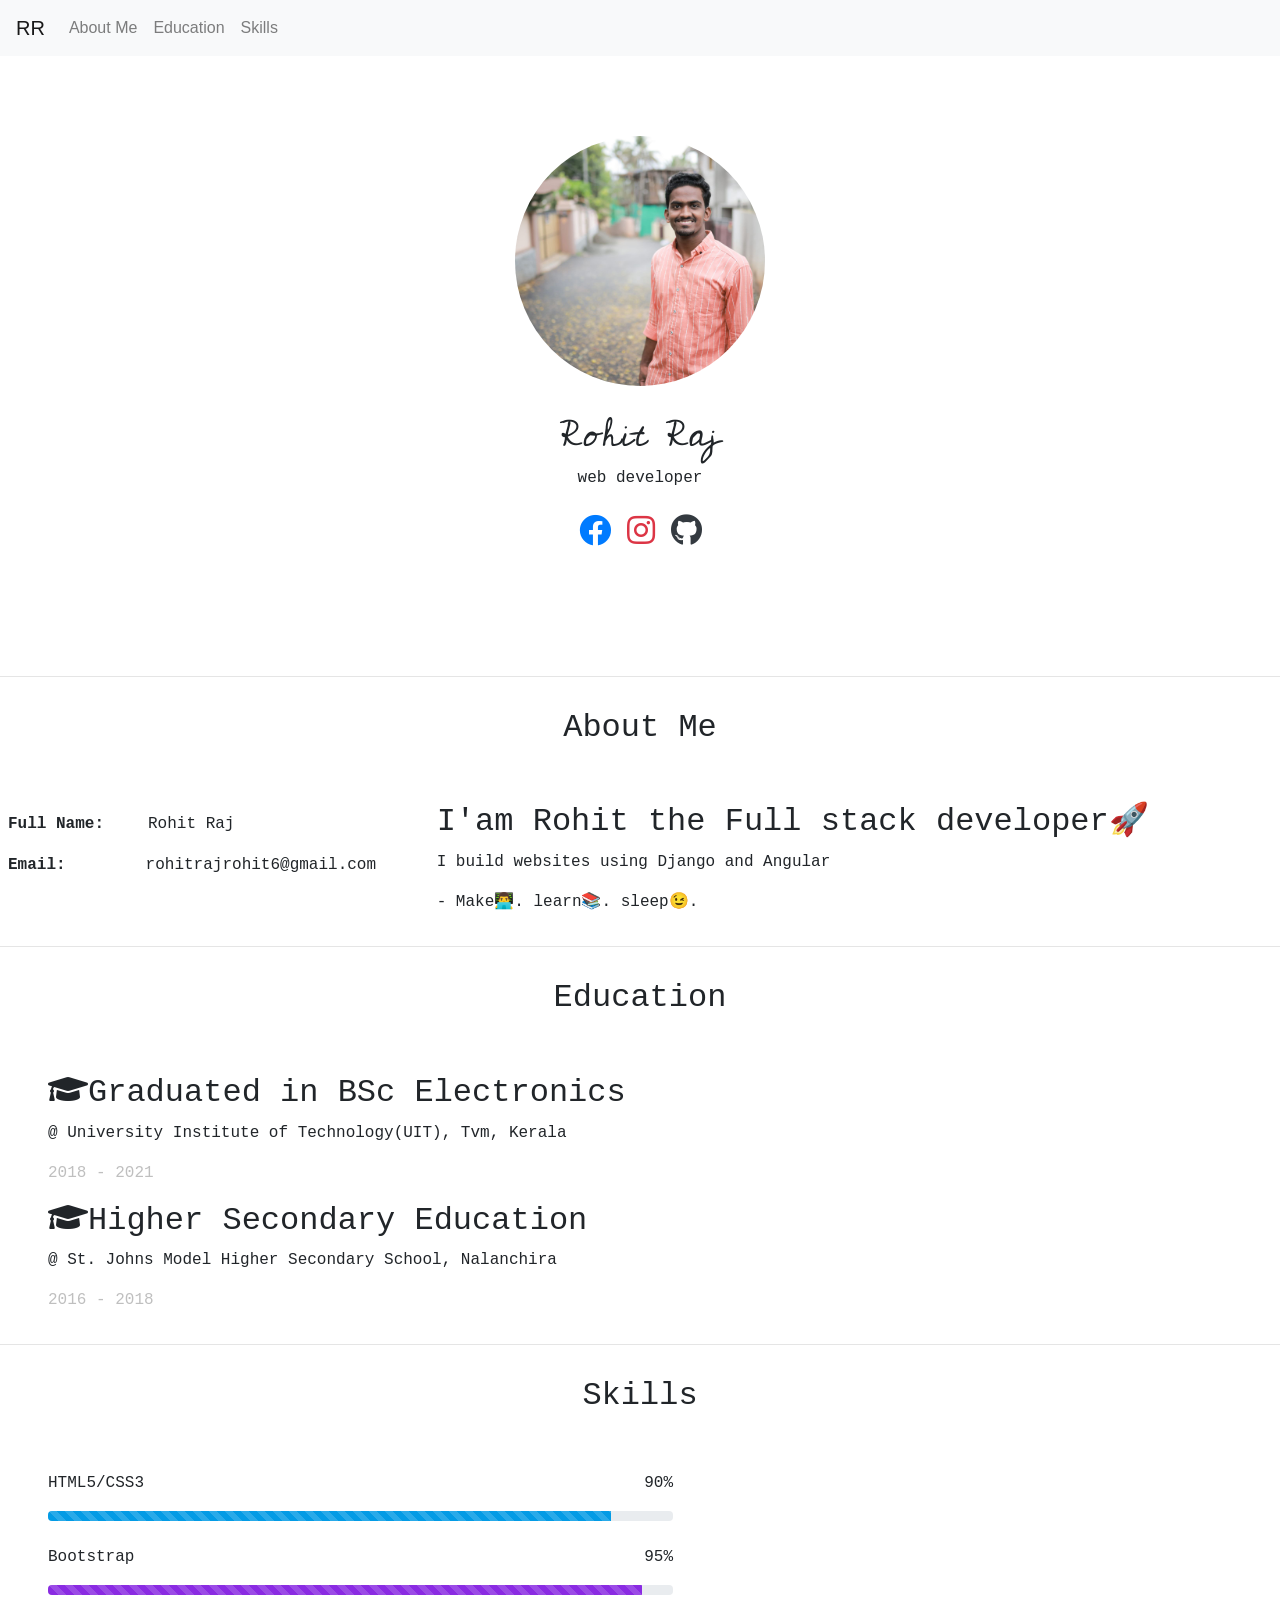
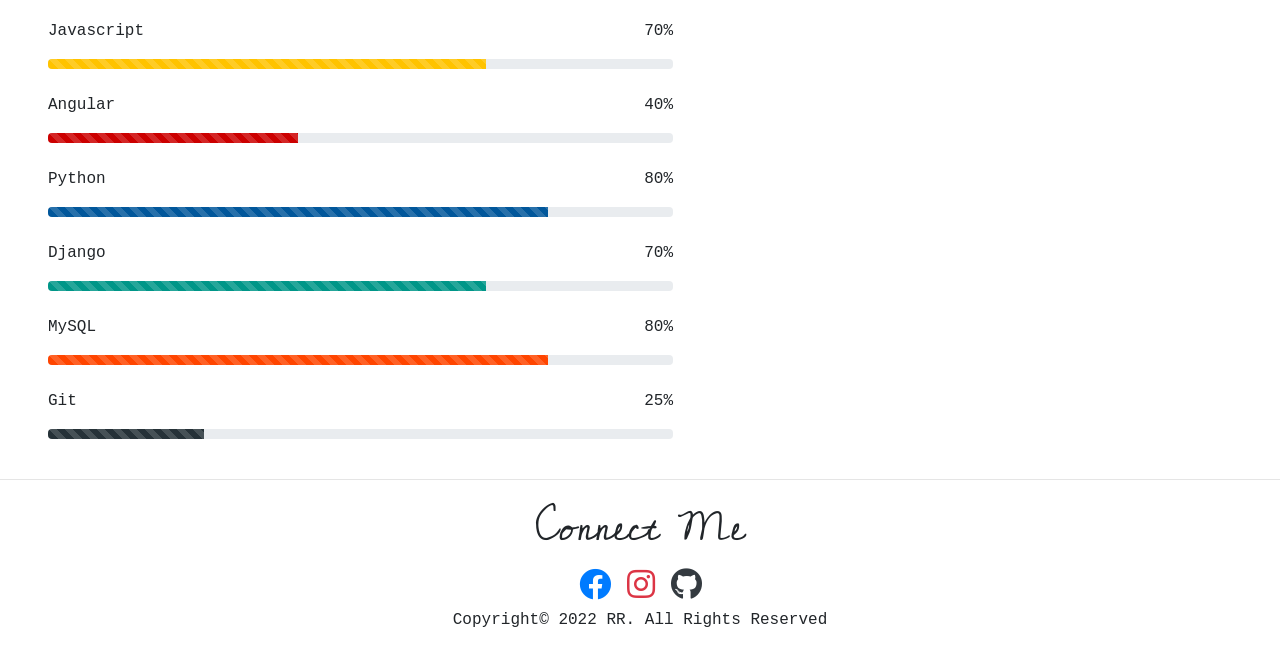
==== index.html @ cbb2ea51 "first commit" ====
<!DOCTYPE html>
<html lang="en">

<head>
    <meta charset="UTF-8">
    <meta http-equiv="X-UA-Compatible" content="IE=edge">
    <meta name="viewport" content="width=device-width, initial-scale=1.0">
    <title>Rohit Raj</title>
    <link rel="stylesheet" href="css/style.css">
    <!-- bootstrap -->
    <link rel="stylesheet" href="https://maxcdn.bootstrapcdn.com/bootstrap/4.0.0/css/bootstrap.min.css"
        integrity="sha384-Gn5384xqQ1aoWXA+058RXPxPg6fy4IWvTNh0E263XmFcJlSAwiGgFAW/dAiS6JXm" crossorigin="anonymous">
    <link rel="stylesheet" href="https://use.fontawesome.com/releases/v5.7.0/css/all.css"
        integrity="sha384-lZN37f5QGtY3VHgisS14W3ExzMWZxybE1SJSEsQp9S+oqd12jhcu+A56Ebc1zFSJ" crossorigin="anonymous">
    <script src="https://code.jquery.com/jquery-3.2.1.slim.min.js"
        integrity="sha384-KJ3o2DKtIkvYIK3UENzmM7KCkRr/rE9/Qpg6aAZGJwFDMVNA/GpGFF93hXpG5KkN"
        crossorigin="anonymous"></script>
    <script src="https://cdnjs.cloudflare.com/ajax/libs/popper.js/1.12.9/umd/popper.min.js"
        integrity="sha384-ApNbgh9B+Y1QKtv3Rn7W3mgPxhU9K/ScQsAP7hUibX39j7fakFPskvXusvfa0b4Q"
        crossorigin="anonymous"></script>
    <script src="https://maxcdn.bootstrapcdn.com/bootstrap/4.0.0/js/bootstrap.min.js"
        integrity="sha384-JZR6Spejh4U02d8jOt6vLEHfe/JQGiRRSQQxSfFWpi1MquVdAyjUar5+76PVCmYl"
        crossorigin="anonymous"></script>
    <!-- google fonts -->
    <link rel="preconnect" href="https://fonts.googleapis.com">
    <link rel="preconnect" href="https://fonts.gstatic.com" crossorigin>
    <link href="https://fonts.googleapis.com/css2?family=Cedarville+Cursive&display=swap" rel="stylesheet">
</head>

<body>
    <div class="container-fluid p-0">
        <div class="row">
            <div class="col-sm-12 page-size ">
                <!-- navbar -->
                <nav class="navbar navbar-expand-lg navbar-light bg-light text-center">
                    <a class="navbar-brand" href="#">RR</a>
                    <button class="navbar-toggler" type="button" data-toggle="collapse" data-target="#navbarNav"
                        aria-controls="navbarNav" aria-expanded="false" aria-label="Toggle navigation">
                        <span class="navbar-toggler-icon"></span>
                    </button>
                    <div class="collapse navbar-collapse" id="navbarNav">
                        <ul class="navbar-nav ">
                            <li class="nav-item">
                                <a class="nav-link" href="#about_me">About Me <span class="sr-only">(current)</span></a>
                            </li>
                            <li class="nav-item">
                                <a class="nav-link" href="#education">Education</a>
                            </li>
                            <li class="nav-item">
                                <a class="nav-link" href="#skills">Skills</a>
                            </li>
                        </ul>
                    </div>
                </nav>
                <img src="images/user-3.jpg" alt="" class="user-image mx-auto d-block">
                <div id="name" class="h1 text-center mt-4">Rohit Raj</div>
                <p class="text-center info">web developer</p>
                <div class="d-flex justify-content-center">
                    <a href="https://www.facebook.com/profile.php?id=100004992635288" target="_blank"
                        class="text-primary"> <i class="icons fab fa-facebook fa-2x m-2"></i></a>
                    <a href="https://www.instagram.com/little_drummer_boiiiiiii/?hl=en" target="_blank"
                        class="text-danger"><i class="icons fab fa-instagram fa-2x m-2"></i></a>
                    <a href="https://github.com/RohitR-J/" target="_blank" class="text-dark"><i
                            class="icons fab fa-github fa-2x m-2"></i></a>
                </div>
            </div>
        </div>
        <hr>
        <!-- About Me -->
        <div class="row">
            <div id="about_me" class="col-md-12 text-center mt-3 mb-5 ">
                <h2>About Me</h2>
            </div>
            <div class="col-md-4">
                <ul class="list-group list-group-flush">
                    <li class="p-2"><span class="font-weight-bold first-block">Full Name:</span><span
                            class="second-block name-margin">Rohit Raj</span></li>
                    <li class="p-2"><span class="font-weight-bold first-block">Email:</span><span
                            class="second-block email-margin">rohitrajrohit6@gmail.com</span></li>
                </ul>
            </div>
            <div class="col-md-12 col-lg-8">
                <h2>I'am Rohit the Full stack developer🚀</h2>
                <p>I build websites using Django and Angular</p>
                <p>- Make👨‍💻. learn📚. sleep😉.</p>
            </div>
        </div>
        <hr>
        <!-- Education -->
        <div class="row">
            <div id="education" class="col-md-12 text-center mt-3 mb-5">
                <h2>Education</h2>
            </div>
            <div class="col-md-12 edu ml-5">
                <h2><i class="fa fa-graduation-cap"></i>Graduated in BSc Electronics</h2>
                <p>@ University Institute of Technology(UIT), Tvm, Kerala</p>
                <p class="edu-year">2018 - 2021</p>
            </div>
            <div id="education" class="col-md-12 edu ml-5">
                <h2><i class="fa fa-graduation-cap"></i>Higher Secondary Education</h2>
                <p>@ St. Johns Model Higher Secondary School, Nalanchira</p>
                <p class="edu-year">2016 - 2018</p>
            </div>
        </div>
        <hr>
        <!-- Skills -->
        <div class="row">
            <div id="skills" class="col-md-12 text-center mt-3 mb-5">
                <h2>Skills</h2>
            </div>
            <!-- progress bar -->
            <div class="col-md-6 ml-5">
                <!-- html css -->
                <div class="progress-wrap">
                    <p><span>HTML5/CSS3</span><span class="value-right">90%</span></p>
                    <div class="progress">
                        <div class="progress-bar progress-bar-1 progress-bar-striped active progress-bar-animated html-col"
                            role="progressbar" aria-valuenow="90" aria-valuemin="0" aria-valuemax="100"
                            style="width:90%">
                        </div>
                    </div>
                </div>
                <br>
                <!-- boot -->
                <div class="progress-wrap">
                    <p><span>Bootstrap</span><span class="value-right">95%</span></p>
                    <div class="progress">
                        <div class="progress-bar progress-bar-1 progress-bar-striped active progress-bar-animated boot-col"
                            role="progressbar" aria-valuenow="90" aria-valuemin="0" aria-valuemax="100"
                            style="width:95%">
                        </div>
                    </div>
                </div>
                <br>
                <!-- js -->
                <div class="progress-wrap">
                    <p><span>Javascript</span><span class="value-right">70%</span></p>
                    <div class="progress">
                        <div class="progress-bar progress-bar-1 progress-bar-striped active progress-bar-animated js-col"
                            role="progressbar" aria-valuenow="90" aria-valuemin="0" aria-valuemax="100"
                            style="width:70%">
                        </div>
                    </div>
                </div>
                <br>
                <!-- angular -->
                <div class="progress-wrap">
                    <p><span>Angular</span><span class="value-right">40%</span></p>
                    <div class="progress">
                        <div class="progress-bar progress-bar-1 progress-bar-striped active progress-bar-animated angular-col"
                            role="progressbar" aria-valuenow="90" aria-valuemin="0" aria-valuemax="100"
                            style="width:40%">
                        </div>
                    </div>
                </div>
                <br>
                <!-- python -->
                <div class="progress-wrap">
                    <p><span>Python</span><span class="value-right">80%</span></p>
                    <div class="progress">
                        <div class="progress-bar progress-bar-1 progress-bar-striped active progress-bar-animated python-col"
                            role="progressbar" aria-valuenow="90" aria-valuemin="0" aria-valuemax="100"
                            style="width:80%">
                        </div>
                    </div>
                </div>
                <br>
                <!-- django -->
                <div class="progress-wrap">
                    <p><span>Django</span><span class="value-right">70%</span></p>
                    <div class="progress">
                        <div class="progress-bar progress-bar-1 progress-bar-striped active progress-bar-animated django-col"
                            role="progressbar" aria-valuenow="90" aria-valuemin="0" aria-valuemax="100"
                            style="width:70%">
                        </div>
                    </div>
                </div>
                <br>
                <!-- mysql -->
                <div class="progress-wrap">
                    <p><span>MySQL</span><span class="value-right">80%</span></p>
                    <div class="progress">
                        <div class="progress-bar progress-bar-1 progress-bar-striped active progress-bar-animated mysql-col"
                            role="progressbar" aria-valuenow="90" aria-valuemin="0" aria-valuemax="100"
                            style="width:80%">
                        </div>
                    </div>
                </div>
                <br>
                <!-- git -->
                <div class="progress-wrap">
                    <p><span>Git</span><span class="value-right">25%</span></p>
                    <div class="progress">
                        <div class="progress-bar progress-bar-1 progress-bar-striped active progress-bar-animated git-col"
                            role="progressbar" aria-valuenow="90" aria-valuemin="0" aria-valuemax="100"
                            style="width:25%">
                        </div>
                    </div>
                </div>
                <br>
            </div>
        </div>
        <hr>
        <!-- footer -->
        <footer>
            <div class="col-sm-12">
                <div id="name" class="h1 text-center mt-4">Connect Me</div>
                <div class="d-flex justify-content-center">
                    <a href="https://www.facebook.com/profile.php?id=100004992635288" class="text-primary"
                        target="_blank"><i class="icons fab fa-facebook fa-2x m-2"></i></a>
                    <a href="https://www.instagram.com/little_drummer_boiiiiiii/?hl=en" class="text-danger"
                        target="_blank"><i class="icons fab fa-instagram fa-2x m-2" target="_blank"></i></a>
                    <a href="https://github.com/RohitR-J/" class="text-dark" target="_blank"><i
                            class="icons fab fa-github fa-2x m-2" target="_blank"></i></a>
                </div>
                <p class="text-center">Copyright&copy; 2022 RR. All Rights Reserved</p>
            </div>
        </footer>

    </div>
</body>

</html>
---- css/style.css ----
html {
  scroll-behavior: smooth;
}
#name {
  font-family: "Cedarville Cursive", cursive !important;
}
.info {
  font-family: "VT323", monospace;
}
.head {
  font-family: "VT323", monospace !important;
}
h2 {
  font-family: "VT323", monospace !important;
}
.first-block {
  font-family: "VT323", monospace !important;
}
.second-block {
  font-family: "VT323", monospace !important;
}
p {
  font-family: "VT323", monospace !important;
}
.user-image {
  width: 250px;
  height: 250px;
  border-radius: 50%;
  margin-top: 80px;
}
.page-size {
  height: 660px;
}

.name-margin {
  margin-left: 44px;
}
.email-margin {
  margin-left: 80px;
}
.edu-year {
  color: #bfbfbf;
  /* margin-right: 100px;
    margin-top: 10px; */
}
.value-right {
  float: right;
}
.progress {
  height: 10px !important;
}
.html-col {
  background-color: #039be5 !important;
}
.boot-col {
  background-color: blueviolet !important;
}
.js-col {
  background-color: #ffc300 !important;
}
.angular-col {
  background-color: #cc0000 !important;
}
.python-col {
  background-color: #01579b !important;
}
.django-col {
  background-color: #009688 !important;
}
.git-col {
  background-color: #263238 !important;
}
.mysql-col {
  background-color: orangered !important;
}
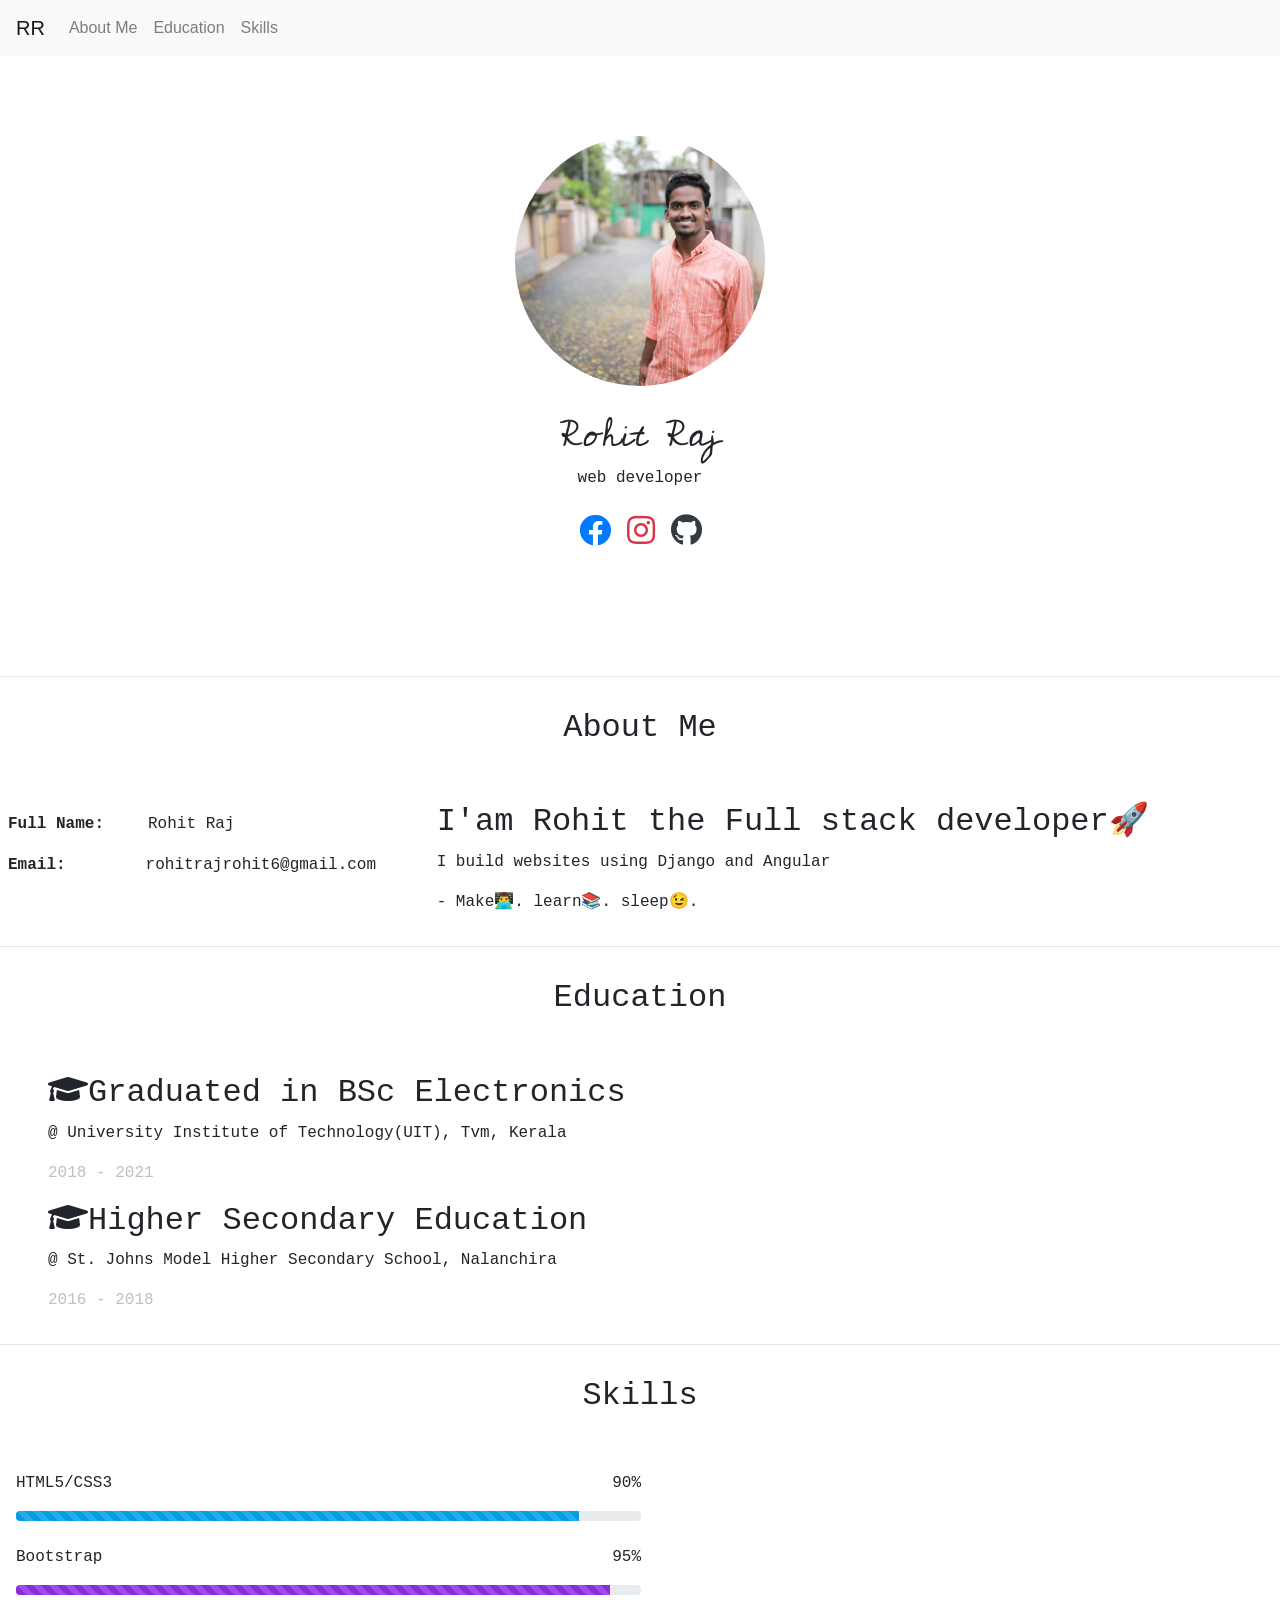
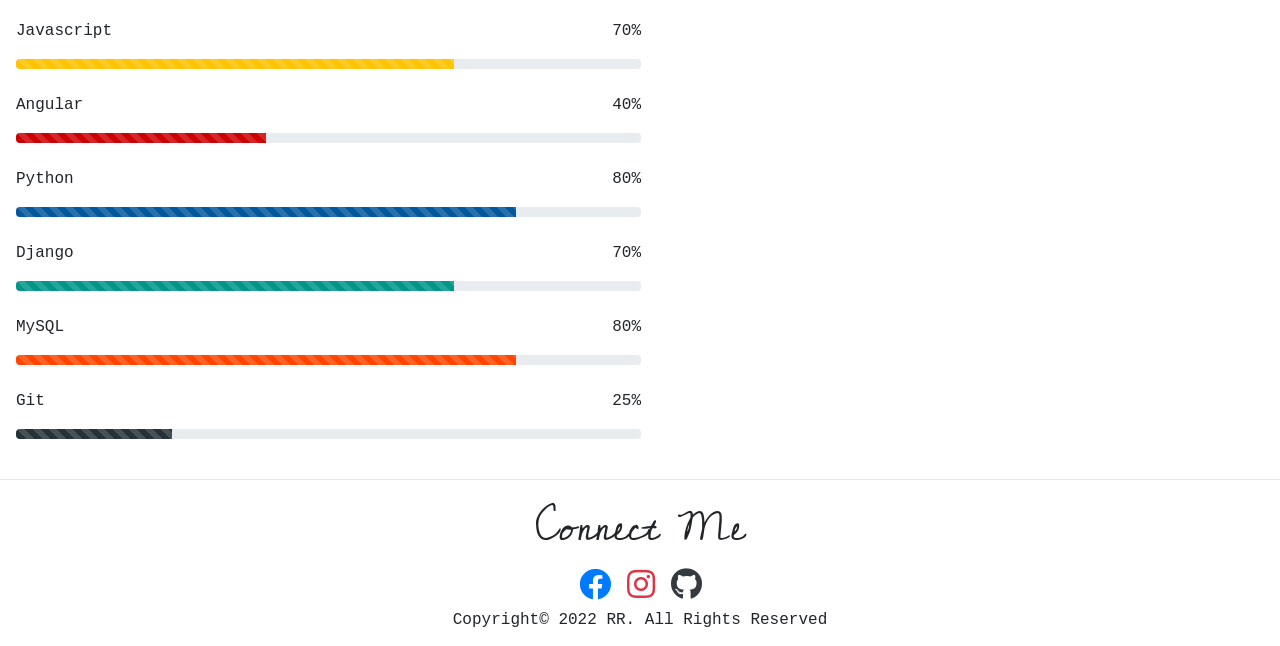
==== commit 43e33413: "Update index.html" ====
--- a/index.html
+++ b/index.html
@@ -109,7 +109,7 @@
                 <h2>Skills</h2>
             </div>
             <!-- progress bar -->
-            <div class="col-md-6 ml-5">
+            <div class="col-md-6 ml-3">
                 <!-- html css -->
                 <div class="progress-wrap">
                     <p><span>HTML5/CSS3</span><span class="value-right">90%</span></p>
@@ -220,4 +220,4 @@
     </div>
 </body>
 
-</html>+</html>
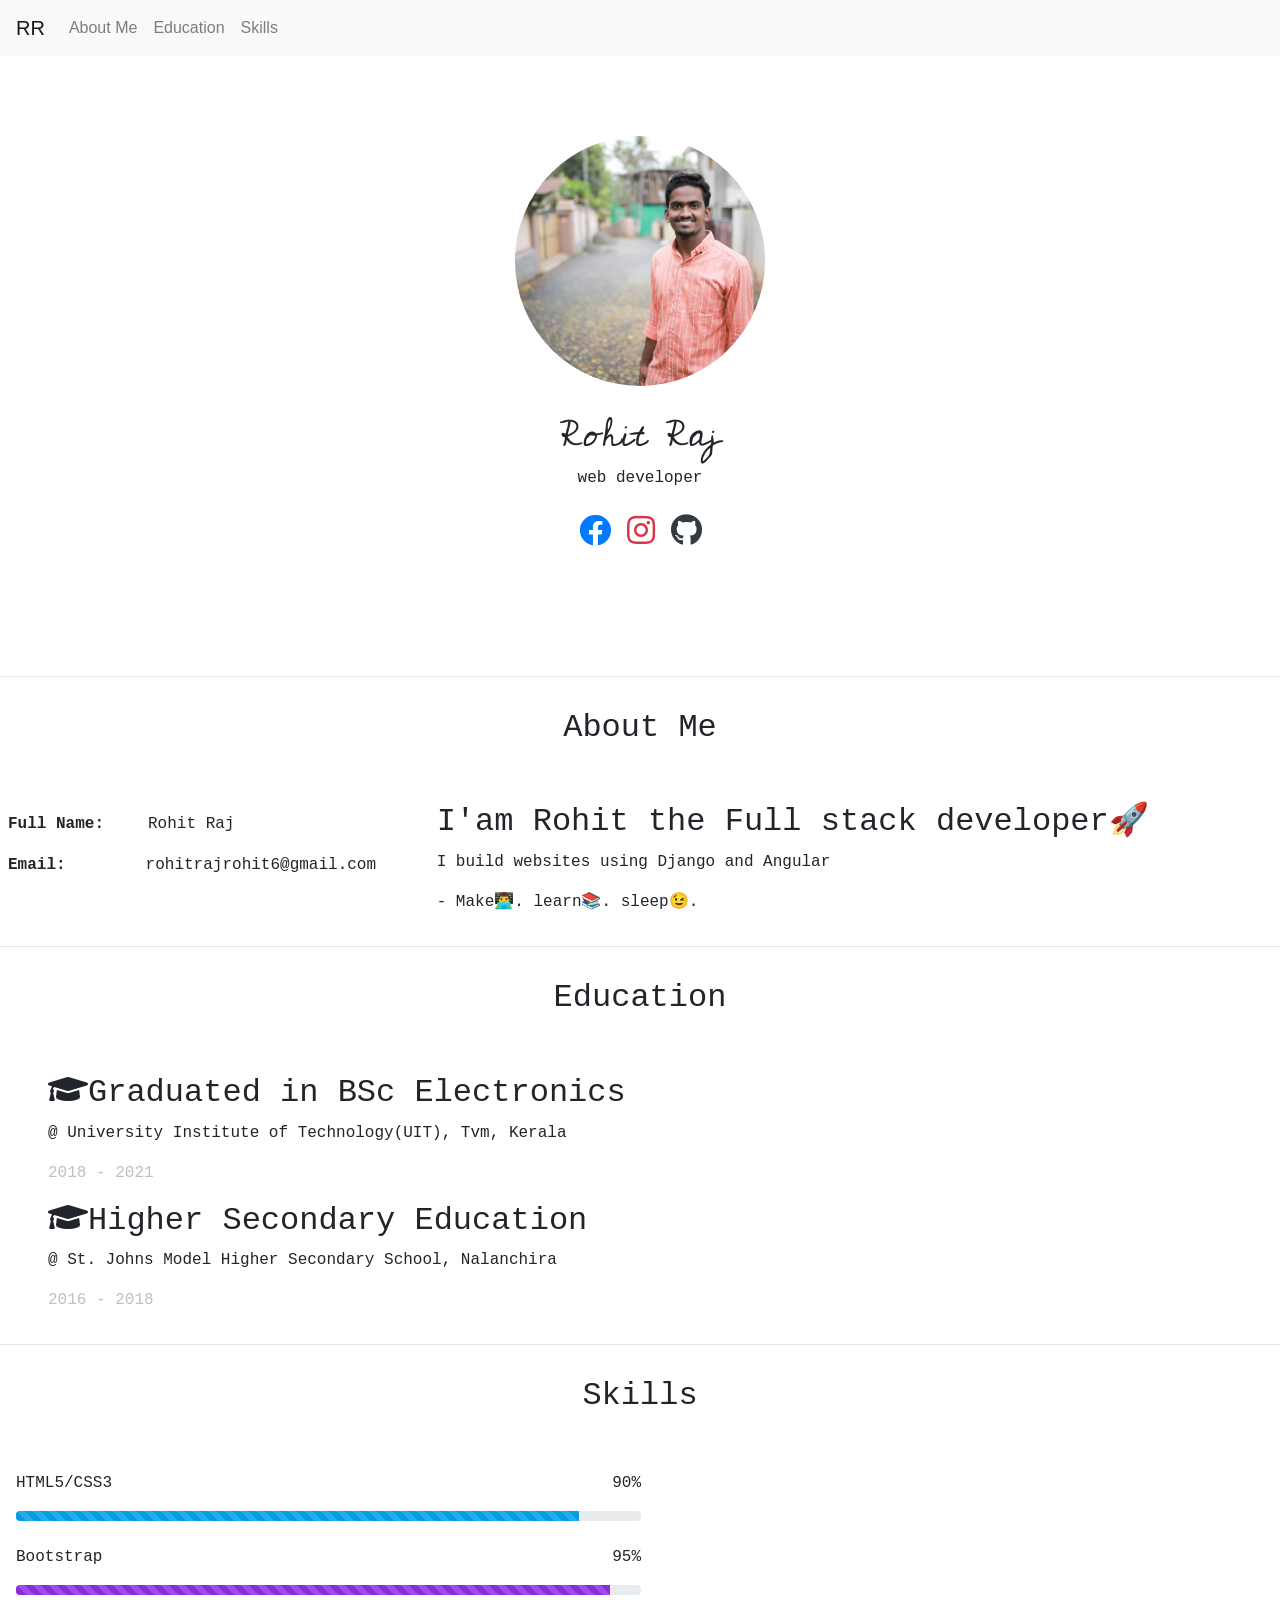
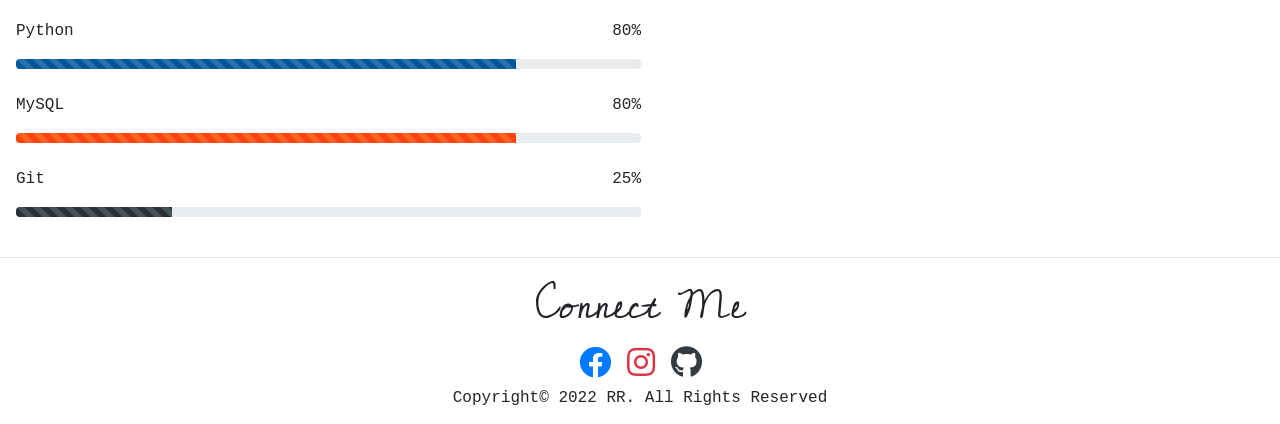
==== commit d68438e2: "Update index.html" ====
--- a/index.html
+++ b/index.html
@@ -133,7 +133,7 @@
                 </div>
                 <br>
                 <!-- js -->
-                <div class="progress-wrap">
+<!--                 <div class="progress-wrap">
                     <p><span>Javascript</span><span class="value-right">70%</span></p>
                     <div class="progress">
                         <div class="progress-bar progress-bar-1 progress-bar-striped active progress-bar-animated js-col"
@@ -142,9 +142,9 @@
                         </div>
                     </div>
                 </div>
-                <br>
+                <br> -->
                 <!-- angular -->
-                <div class="progress-wrap">
+<!--                 <div class="progress-wrap">
                     <p><span>Angular</span><span class="value-right">40%</span></p>
                     <div class="progress">
                         <div class="progress-bar progress-bar-1 progress-bar-striped active progress-bar-animated angular-col"
@@ -153,7 +153,7 @@
                         </div>
                     </div>
                 </div>
-                <br>
+                <br> -->
                 <!-- python -->
                 <div class="progress-wrap">
                     <p><span>Python</span><span class="value-right">80%</span></p>
@@ -166,7 +166,7 @@
                 </div>
                 <br>
                 <!-- django -->
-                <div class="progress-wrap">
+<!--                 <div class="progress-wrap">
                     <p><span>Django</span><span class="value-right">70%</span></p>
                     <div class="progress">
                         <div class="progress-bar progress-bar-1 progress-bar-striped active progress-bar-animated django-col"
@@ -175,7 +175,7 @@
                         </div>
                     </div>
                 </div>
-                <br>
+                <br> -->
                 <!-- mysql -->
                 <div class="progress-wrap">
                     <p><span>MySQL</span><span class="value-right">80%</span></p>
